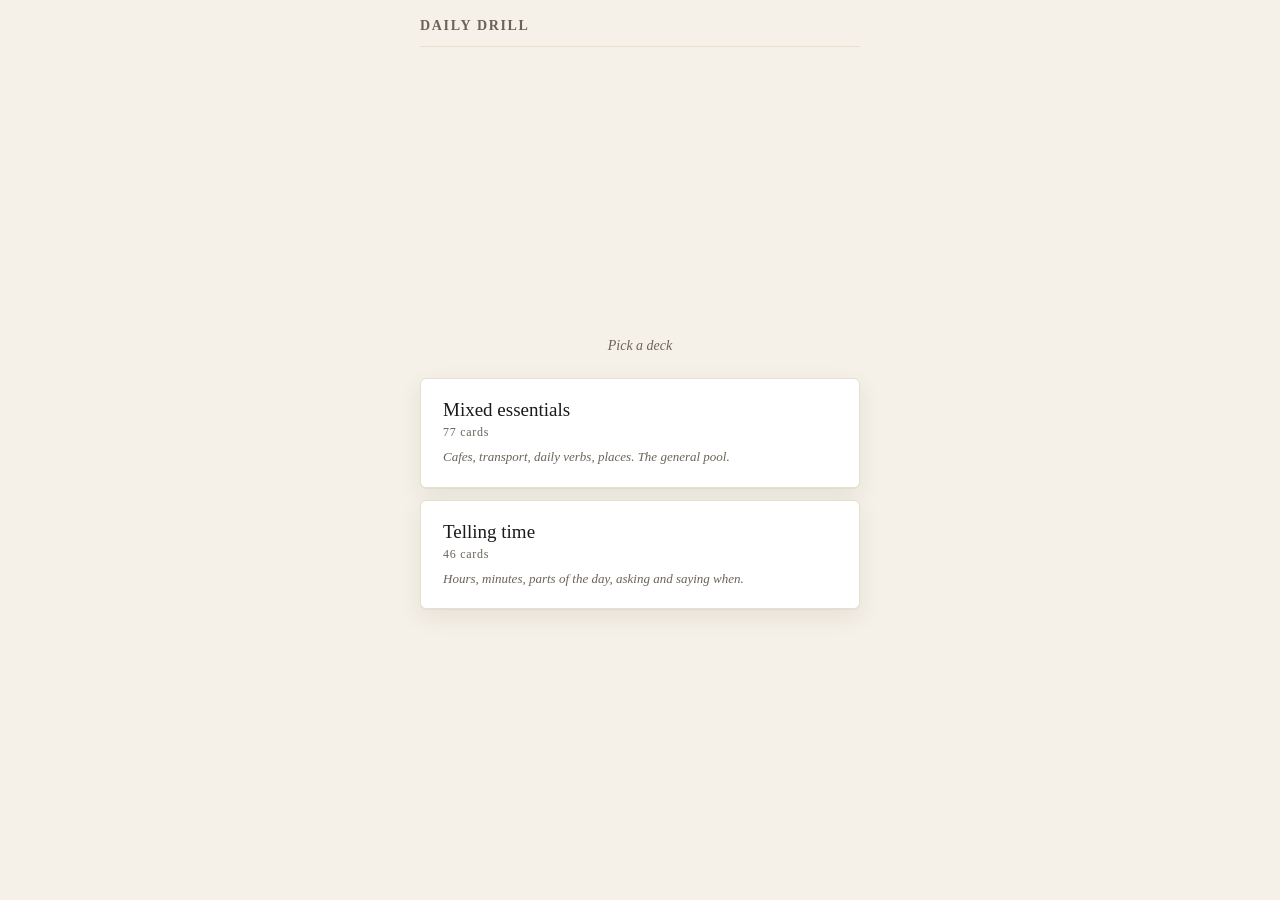
==== docs/drill/index.html @ 41736616 "flashcards+drill: add 대박 (daebak) casual exclamation Adds 대박 "awesome! / jackpot!" to the Essentials" ====
<!DOCTYPE html>
<html lang="en">
<head>
  <link rel="icon" type="image/svg+xml" href="../favicon.svg" />
  <link rel="apple-touch-icon" href="../apple-touch-icon.png" />
<meta charset="UTF-8">
<meta name="viewport" content="width=device-width, initial-scale=1.0, maximum-scale=1.0, user-scalable=no, viewport-fit=cover">
<meta http-equiv="Cache-Control" content="no-cache, no-store, must-revalidate">
<meta http-equiv="Pragma" content="no-cache">
<meta http-equiv="Expires" content="0">
<title>Daily Drill</title>
<style>
  :root {
    --bg: #f5f1e8;
    --ink: #1a1a1a;
    --muted: #6b6358;
    --accent: #c4452d;
    --correct: #2d6b3f;
    --soft: #e8dfcc;
    --card: #ffffff;
    --shadow: 0 1px 0 rgba(0,0,0,0.04), 0 8px 24px rgba(60,40,20,0.08);
  }
  * { box-sizing: border-box; margin: 0; padding: 0; -webkit-tap-highlight-color: transparent; }
  html, body { height: 100%; overscroll-behavior: none; }
  body {
    font-family: 'Iowan Old Style', 'Palatino', 'Georgia', serif;
    background: var(--bg);
    color: var(--ink);
    display: flex;
    flex-direction: column;
    min-height: 100vh;
    padding: env(safe-area-inset-top) 0 env(safe-area-inset-bottom);
  }
  .wrap {
    flex: 1;
    display: flex;
    flex-direction: column;
    max-width: 480px;
    width: 100%;
    margin: 0 auto;
    padding: 16px 20px 24px;
  }
  header {
    display: flex;
    justify-content: space-between;
    align-items: baseline;
    padding-bottom: 12px;
    border-bottom: 1px solid var(--soft);
    margin-bottom: 24px;
    min-height: 28px;
  }
  .title {
    font-size: 14px;
    font-weight: 600;
    letter-spacing: 0.12em;
    text-transform: uppercase;
    color: var(--muted);
  }
  .progress {
    font-variant-numeric: tabular-nums;
    font-size: 13px;
    color: var(--muted);
  }
  .back-btn {
    background: none;
    border: none;
    color: var(--muted);
    font-family: inherit;
    font-size: 13px;
    cursor: pointer;
    padding: 0;
  }
  .back-btn:hover { color: var(--ink); }

  /* Picker */
  .picker-intro {
    font-size: 14px;
    color: var(--muted);
    text-align: center;
    margin-bottom: 24px;
    font-style: italic;
  }
  .deck-list {
    display: flex;
    flex-direction: column;
    gap: 12px;
  }
  .deck-card {
    background: var(--card);
    border: 1px solid var(--soft);
    border-radius: 6px;
    padding: 20px 22px;
    text-align: left;
    cursor: pointer;
    font-family: inherit;
    transition: all 0.15s ease;
    box-shadow: var(--shadow);
    width: 100%;
  }
  .deck-card:hover { border-color: var(--accent); transform: translateY(-1px); }
  .deck-card:active { transform: scale(0.99); }
  .deck-name {
    font-size: 19px;
    font-weight: 500;
    color: var(--ink);
    margin-bottom: 4px;
  }
  .deck-meta {
    font-size: 12px;
    color: var(--muted);
    letter-spacing: 0.06em;
  }
  .deck-blurb {
    font-size: 13px;
    color: var(--muted);
    margin-top: 8px;
    line-height: 1.4;
    font-style: italic;
  }

  /* Session */
  .stage { flex: 1; display: flex; flex-direction: column; justify-content: center; }
  .card-num {
    font-size: 12px;
    letter-spacing: 0.18em;
    text-transform: uppercase;
    color: var(--muted);
    text-align: center;
    margin-bottom: 28px;
  }
  .prompt {
    background: var(--card);
    border: 1px solid var(--soft);
    border-radius: 4px;
    padding: 40px 24px;
    text-align: center;
    box-shadow: var(--shadow);
    margin-bottom: 28px;
  }
  .hangul {
    font-family: 'Apple SD Gothic Neo', 'Noto Sans KR', sans-serif;
    font-size: 44px;
    font-weight: 500;
    line-height: 1.2;
    color: var(--ink);
  }
  .options { display: flex; flex-direction: column; gap: 10px; }
  .opt {
    background: var(--card);
    border: 1px solid var(--soft);
    border-radius: 4px;
    padding: 16px 18px;
    font-family: inherit;
    font-size: 17px;
    color: var(--ink);
    text-align: left;
    cursor: pointer;
    transition: all 0.15s ease;
    width: 100%;
    line-height: 1.3;
  }
  .opt:active { transform: scale(0.99); }
  .opt.correct { background: var(--correct); color: #fff; border-color: var(--correct); }
  .opt.wrong { background: var(--accent); color: #fff; border-color: var(--accent); }
  .opt.dim { opacity: 0.4; }
  .opt:disabled { cursor: default; }
  .next-bar { margin-top: 24px; text-align: center; min-height: 48px; }
  .next-btn {
    background: var(--ink);
    color: var(--bg);
    border: none;
    border-radius: 4px;
    padding: 14px 28px;
    font-family: inherit;
    font-size: 14px;
    letter-spacing: 0.14em;
    text-transform: uppercase;
    cursor: pointer;
    opacity: 0;
    transition: opacity 0.2s ease;
  }
  .next-btn.show { opacity: 1; }

  /* Done */
  .done { text-align: center; padding: 40px 20px; }
  .done-num {
    font-size: 72px;
    font-weight: 300;
    color: var(--correct);
    font-variant-numeric: tabular-nums;
    margin-bottom: 8px;
  }
  .done-label {
    font-size: 13px;
    letter-spacing: 0.16em;
    text-transform: uppercase;
    color: var(--muted);
    margin-bottom: 32px;
  }
  .review-section { text-align: left; margin-bottom: 28px; }
  .review-title {
    font-size: 12px;
    letter-spacing: 0.16em;
    text-transform: uppercase;
    color: var(--muted);
    margin-bottom: 12px;
    text-align: center;
  }
  .review-item {
    background: var(--card);
    border: 1px solid var(--soft);
    border-radius: 4px;
    padding: 12px 16px;
    margin-bottom: 8px;
    display: flex;
    justify-content: space-between;
    align-items: center;
    font-size: 16px;
    gap: 12px;
  }
  .review-item .ko {
    font-family: 'Apple SD Gothic Neo', 'Noto Sans KR', sans-serif;
    font-weight: 500;
  }
  .review-item .en {
    color: var(--muted);
    font-style: italic;
    text-align: right;
  }
  .done-actions {
    display: flex;
    gap: 10px;
    justify-content: center;
    flex-wrap: wrap;
  }
  .btn-primary {
    background: var(--ink);
    color: var(--bg);
    border: none;
    border-radius: 4px;
    padding: 14px 28px;
    font-family: inherit;
    font-size: 13px;
    letter-spacing: 0.14em;
    text-transform: uppercase;
    cursor: pointer;
  }
  .btn-secondary {
    background: none;
    color: var(--ink);
    border: 1px solid var(--soft);
    border-radius: 4px;
    padding: 14px 24px;
    font-family: inherit;
    font-size: 13px;
    letter-spacing: 0.14em;
    text-transform: uppercase;
    cursor: pointer;
  }
</style>
</head>
<body>
<div class="wrap">
  <header>
    <div id="leftHeader"></div>
    <div class="progress" id="progress"></div>
  </header>
  <div class="stage" id="stage"></div>
</div>

<script src="../shared/logger.js"></script>
<script>
// ============================================================
// DECKS
// To add a new deck: append an object below. Each deck has
//   id (unique), name, blurb, cards: [{ko, en}]
// ============================================================
const DECKS = [
  {
    id: 'mixed',
    name: 'Mixed essentials',
    blurb: 'Cafes, transport, daily verbs, places. The general pool.',
    cards: [
      { ko: '안녕하세요', en: 'hello (polite)' },
      { ko: '감사합니다', en: 'thank you' },
      { ko: '죄송합니다', en: "I'm sorry" },
      { ko: '괜찮아요', en: "it's okay / I'm fine" },
      { ko: '잠깐만요', en: 'just a moment' },
      { ko: '여기요', en: 'excuse me / over here' },
      { ko: '천천히', en: 'slowly' },
      { ko: '빨리', en: 'quickly' },
      { ko: '아메리카노', en: 'americano' },
      { ko: '따뜻한', en: 'hot (warm)' },
      { ko: '차가운', en: 'cold' },
      { ko: '얼음', en: 'ice' },
      { ko: '물', en: 'water' },
      { ko: '커피', en: 'coffee' },
      { ko: '맛있어요', en: "it's delicious" },
      { ko: '매워요', en: "it's spicy" },
      { ko: '주세요', en: 'please give me' },
      { ko: '먹어요', en: 'eats / I eat' },
      { ko: '마셔요', en: 'drinks / I drink' },
      { ko: '계산서', en: 'the bill' },
      { ko: '포장', en: 'takeaway' },
      { ko: '집', en: 'house / home' },
      { ko: '학교', en: 'school' },
      { ko: '회사', en: 'company / office' },
      { ko: '식당', en: 'restaurant' },
      { ko: '카페', en: 'cafe' },
      { ko: '편의점', en: 'convenience store' },
      { ko: '지하철', en: 'subway' },
      { ko: '버스', en: 'bus' },
      { ko: '택시', en: 'taxi' },
      { ko: '공항', en: 'airport' },
      { ko: '병원', en: 'hospital' },
      { ko: '은행', en: 'bank' },
      { ko: '시장', en: 'market' },
      { ko: '가요', en: 'goes / I go' },
      { ko: '와요', en: 'comes / I come' },
      { ko: '봐요', en: 'sees / I see' },
      { ko: '읽어요', en: 'reads / I read' },
      { ko: '써요', en: 'writes / I write' },
      { ko: '들어요', en: 'listens / I listen' },
      { ko: '말해요', en: 'speaks / I speak' },
      { ko: '자요', en: 'sleeps / I sleep' },
      { ko: '일어나요', en: 'gets up / wakes up' },
      { ko: '쉬어요', en: 'rests / I rest' },
      { ko: '공부해요', en: 'studies / I study' },
      { ko: '일해요', en: 'works / I work' },
      { ko: '운동해요', en: 'exercises / I exercise' },
      { ko: '만나요', en: 'meets / I meet' },
      { ko: '오늘', en: 'today' },
      { ko: '어제', en: 'yesterday' },
      { ko: '내일', en: 'tomorrow' },
      { ko: '아침', en: 'morning' },
      { ko: '점심', en: 'lunch / noon' },
      { ko: '저녁', en: 'evening / dinner' },
      { ko: '밤', en: 'night' },
      { ko: '지금', en: 'now' },
      { ko: '갑자기', en: 'suddenly' },
      { ko: '저', en: 'I (humble)' },
      { ko: '친구', en: 'friend' },
      { ko: '가족', en: 'family' },
      { ko: '선생님', en: 'teacher' },
      { ko: '학생', en: 'student' },
      { ko: '좋아요', en: "it's good / I like it" },
      { ko: '싫어요', en: "I don't like it" },
      { ko: '많아요', en: "there's a lot" },
      { ko: '적어요', en: "there's a little" },
      { ko: '커요', en: "it's big" },
      { ko: '작아요', en: "it's small" },
      { ko: '비싸요', en: "it's expensive" },
      { ko: '싸요', en: "it's cheap" },
      { ko: '하나', en: 'one (native)' },
      { ko: '둘', en: 'two (native)' },
      { ko: '셋', en: 'three (native)' },
      { ko: '얼마예요', en: 'how much is it?' },
      { ko: '모두', en: 'everyone / everything' },
      { ko: '산후조리', en: 'postpartum care (sanhujori)' },
      { ko: '대박', en: 'awesome! / jackpot! (casual slang)' },
    ]
  },

  {
    id: 'time',
    name: 'Telling time',
    blurb: 'Hours, minutes, parts of the day, asking and saying when.',
    cards: [
      // Hours — native Korean numbers + 시
      { ko: '한 시', en: "one o'clock" },
      { ko: '두 시', en: "two o'clock" },
      { ko: '세 시', en: "three o'clock" },
      { ko: '네 시', en: "four o'clock" },
      { ko: '다섯 시', en: "five o'clock" },
      { ko: '여섯 시', en: "six o'clock" },
      { ko: '일곱 시', en: "seven o'clock" },
      { ko: '여덟 시', en: "eight o'clock" },
      { ko: '아홉 시', en: "nine o'clock" },
      { ko: '열 시', en: "ten o'clock" },
      { ko: '열한 시', en: "eleven o'clock" },
      { ko: '열두 시', en: "twelve o'clock" },

      // Minutes — Sino-Korean numbers + 분
      { ko: '오 분', en: 'five minutes' },
      { ko: '십 분', en: 'ten minutes' },
      { ko: '십오 분', en: 'fifteen minutes' },
      { ko: '이십 분', en: 'twenty minutes' },
      { ko: '삼십 분', en: 'thirty minutes' },
      { ko: '사십 분', en: 'forty minutes' },
      { ko: '오십 분', en: 'fifty minutes' },
      { ko: '반', en: 'half (past the hour)' },

      // Combined times
      { ko: '세 시 반', en: 'half past three (3:30)' },
      { ko: '여섯 시 십오 분', en: 'six fifteen (6:15)' },
      { ko: '일곱 시 삼십 분', en: 'seven thirty (7:30)' },
      { ko: '아홉 시 사십오 분', en: 'nine forty-five (9:45)' },

      // AM / PM and parts of day
      { ko: '오전', en: 'AM / morning' },
      { ko: '오후', en: 'PM / afternoon' },
      { ko: '아침', en: 'morning (early)' },
      { ko: '점심', en: 'noon / lunchtime' },
      { ko: '저녁', en: 'evening' },
      { ko: '밤', en: 'night' },
      { ko: '새벽', en: 'dawn / early hours' },
      { ko: '정오', en: 'midday / noon' },
      { ko: '자정', en: 'midnight' },

      // Asking and saying
      { ko: '몇 시예요?', en: 'what time is it?' },
      { ko: '지금 몇 시예요?', en: 'what time is it now?' },
      { ko: '몇 시에 만나요?', en: 'what time shall we meet?' },
      { ko: '세 시에 만나요', en: "let's meet at three" },
      { ko: '오전 아홉 시', en: '9 AM' },
      { ko: '오후 세 시', en: '3 PM' },
      { ko: '나중에', en: 'later' },
      { ko: '일찍', en: 'early' },
      { ko: '늦게', en: 'late' },

      // Useful related
      { ko: '시간', en: 'time / hour (duration)' },
      { ko: '분', en: 'minute' },
      { ko: '초', en: 'second' },
      { ko: '언제', en: 'when' },
    ]
  }
];

const SESSION_SIZE = 10;

let activeDeck = null;
let session = [];
let currentIdx = 0;
let sessionCorrect = 0;
let missedThisSession = [];

const stage = document.getElementById('stage');
const progress = document.getElementById('progress');
const leftHeader = document.getElementById('leftHeader');

function shuffle(a) {
  const arr = [...a];
  for (let i = arr.length - 1; i > 0; i--) {
    const j = Math.floor(Math.random() * (i + 1));
    [arr[i], arr[j]] = [arr[j], arr[i]];
  }
  return arr;
}

// ============================================================
// PICKER
// ============================================================
function renderPicker() {
  leftHeader.innerHTML = `<span class="title">Daily Drill</span>`;
  progress.textContent = '';

  stage.innerHTML = `
    <div class="picker-intro">Pick a deck</div>
    <div class="deck-list" id="deckList"></div>
  `;
  const list = document.getElementById('deckList');
  DECKS.forEach(deck => {
    const btn = document.createElement('button');
    btn.className = 'deck-card';
    btn.innerHTML = `
      <div class="deck-name">${deck.name}</div>
      <div class="deck-meta">${deck.cards.length} cards</div>
      <div class="deck-blurb">${deck.blurb}</div>
    `;
    btn.onclick = () => startSession(deck);
    list.appendChild(btn);
  });
}

// ============================================================
// SESSION
// ============================================================
function buildSession() {
  const cards = activeDeck.cards;
  const sessionSize = Math.min(SESSION_SIZE, cards.length);
  const shuffled = shuffle(cards);
  session = shuffled.slice(0, sessionSize).map(card => {
    const others = cards.filter(c => c.ko !== card.ko && c.en !== card.en);
    const distractors = shuffle(others).slice(0, 3).map(c => c.en);
    const options = shuffle([card.en, ...distractors]);
    return { ...card, options };
  });
  currentIdx = 0;
  sessionCorrect = 0;
  missedThisSession = [];
}

function startSession(deck) {
  activeDeck = deck;
  buildSession();
  renderCard();
}

function renderCard() {
  const card = session[currentIdx];
  leftHeader.innerHTML = `<button class="back-btn" id="backBtn">← Decks</button>`;
  document.getElementById('backBtn').onclick = renderPicker;
  progress.textContent = `${currentIdx + 1} / ${session.length}`;

  stage.innerHTML = `
    <div class="card-num">${activeDeck.name} · Card ${currentIdx + 1}</div>
    <div class="prompt"><div class="hangul">${card.ko}</div></div>
    <div class="options" id="opts"></div>
    <div class="next-bar"><button class="next-btn" id="next">Next →</button></div>
  `;

  const optsEl = document.getElementById('opts');
  card.options.forEach(opt => {
    const btn = document.createElement('button');
    btn.className = 'opt';
    btn.textContent = opt;
    btn.onclick = () => handleAnswer(btn, opt, card);
    optsEl.appendChild(btn);
  });
}

function handleAnswer(btn, chosen, card) {
  const allBtns = document.querySelectorAll('.opt');
  allBtns.forEach(b => b.disabled = true);

  const isCorrect = chosen === card.en;
  if (isCorrect) {
    btn.classList.add('correct');
    sessionCorrect++;
  } else {
    btn.classList.add('wrong');
    missedThisSession.push(card);
    allBtns.forEach(b => {
      if (b.textContent === card.en) b.classList.add('correct');
      else if (b !== btn) b.classList.add('dim');
    });
  }

  document.getElementById('next').classList.add('show');
  document.getElementById('next').onclick = nextCard;
}

function nextCard() {
  currentIdx++;
  if (currentIdx >= session.length) renderDone();
  else renderCard();
}

function renderDone() {
  try { KoreanSuiteLogger.log('drill', { deckId: activeDeck && activeDeck.id, events: [{ type: 'session_complete', correct: sessionCorrect, total: session.length, missed: missedThisSession.length }] }); } catch(e){}
  progress.textContent = `${session.length} / ${session.length}`;
  const reviewHtml = missedThisSession.length
    ? `<div class="review-section">
         <div class="review-title">Review these</div>
         ${missedThisSession.map(c =>
           `<div class="review-item"><span class="ko">${c.ko}</span><span class="en">${c.en}</span></div>`
         ).join('')}
       </div>`
    : '';

  stage.innerHTML = `
    <div class="done">
      <div class="done-num">${sessionCorrect}/${session.length}</div>
      <div class="done-label">${activeDeck.name} · complete</div>
      ${reviewHtml}
      <div class="done-actions">
        <button class="btn-primary" id="again">Another round</button>
        <button class="btn-secondary" id="back">Pick deck</button>
      </div>
    </div>
  `;
  document.getElementById('again').onclick = () => startSession(activeDeck);
  document.getElementById('back').onclick = renderPicker;
}

// boot
renderPicker();
</script>
</body>
</html>
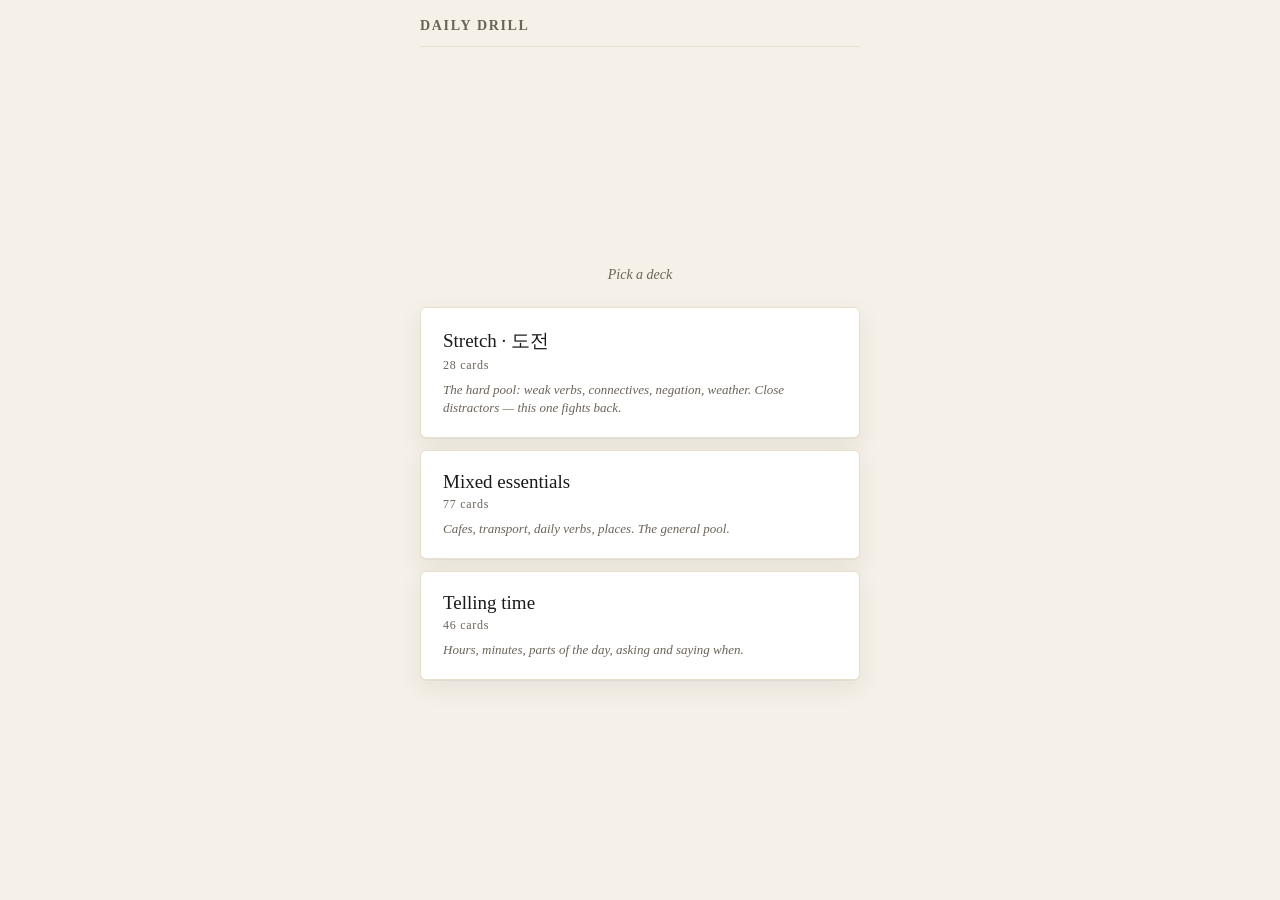
==== commit 62b53a3a: "flashcards+drill: implement Saga deck updates A-F (2026-06-25) A/E Food trim: graduate 7 overlearned" ====
--- a/docs/drill/index.html
+++ b/docs/drill/index.html
@@ -276,6 +276,50 @@
 //   id (unique), name, blurb, cards: [{ko, en}]
 // ============================================================
 const DECKS = [
+  {
+    // F (Saga 2026-06-25): mixed pool sits at ~98% (merely confirming). This Stretch deck folds
+    // the under-practised material — weak 하다/이동 verbs + new connectives, negation and weather —
+    // into one MCQ pool with close-meaning distractors. Listed first so it's the default reach.
+    id: 'stretch',
+    name: 'Stretch · 도전',
+    blurb: 'The hard pool: weak verbs, connectives, negation, weather. Close distractors — this one fights back.',
+    cards: [
+      // Weak 하다 verbs
+      { ko: '세수하다', en: "to wash one's face" },
+      { ko: '시작하다', en: 'to start' },
+      { ko: '말하다', en: 'to talk / speak' },
+      { ko: '운동하다', en: 'to exercise' },
+      { ko: '수영하다', en: 'to swim' },
+      { ko: '노래하다', en: 'to sing' },
+      { ko: '주문하다', en: 'to order' },
+      { ko: '예약하다', en: 'to reserve / book' },
+      // Weak 이동 (motion) verbs
+      { ko: '일어나다', en: 'to wake up / get up' },
+      { ko: '넘어지다', en: 'to fall down' },
+      { ko: '던지다', en: 'to throw' },
+      { ko: '잡다', en: 'to catch / grab' },
+      { ko: '차다', en: 'to kick' },
+      { ko: '걷다', en: 'to walk' },
+      // Connectives
+      { ko: '그래서', en: 'so / therefore' },
+      { ko: '하지만', en: 'but / however' },
+      { ko: '그런데', en: 'but / by the way' },
+      { ko: '그리고', en: 'and / and then' },
+      { ko: '-고', en: 'and (verb connector)' },
+      // Negation
+      { ko: '안 해요', en: "I don't do / I'm not doing" },
+      { ko: '마시지 않아요', en: "I don't drink (long negation)" },
+      { ko: '안 가요', en: "I don't go" },
+      // Weather
+      { ko: '날씨', en: 'weather' },
+      { ko: '비가 와요', en: "it's raining" },
+      { ko: '눈이 와요', en: "it's snowing" },
+      { ko: '더워요', en: "it's hot" },
+      { ko: '추워요', en: "it's cold" },
+      { ko: '흐려요', en: "it's cloudy" },
+    ]
+  },
+
   {
     id: 'mixed',
     name: 'Mixed essentials',
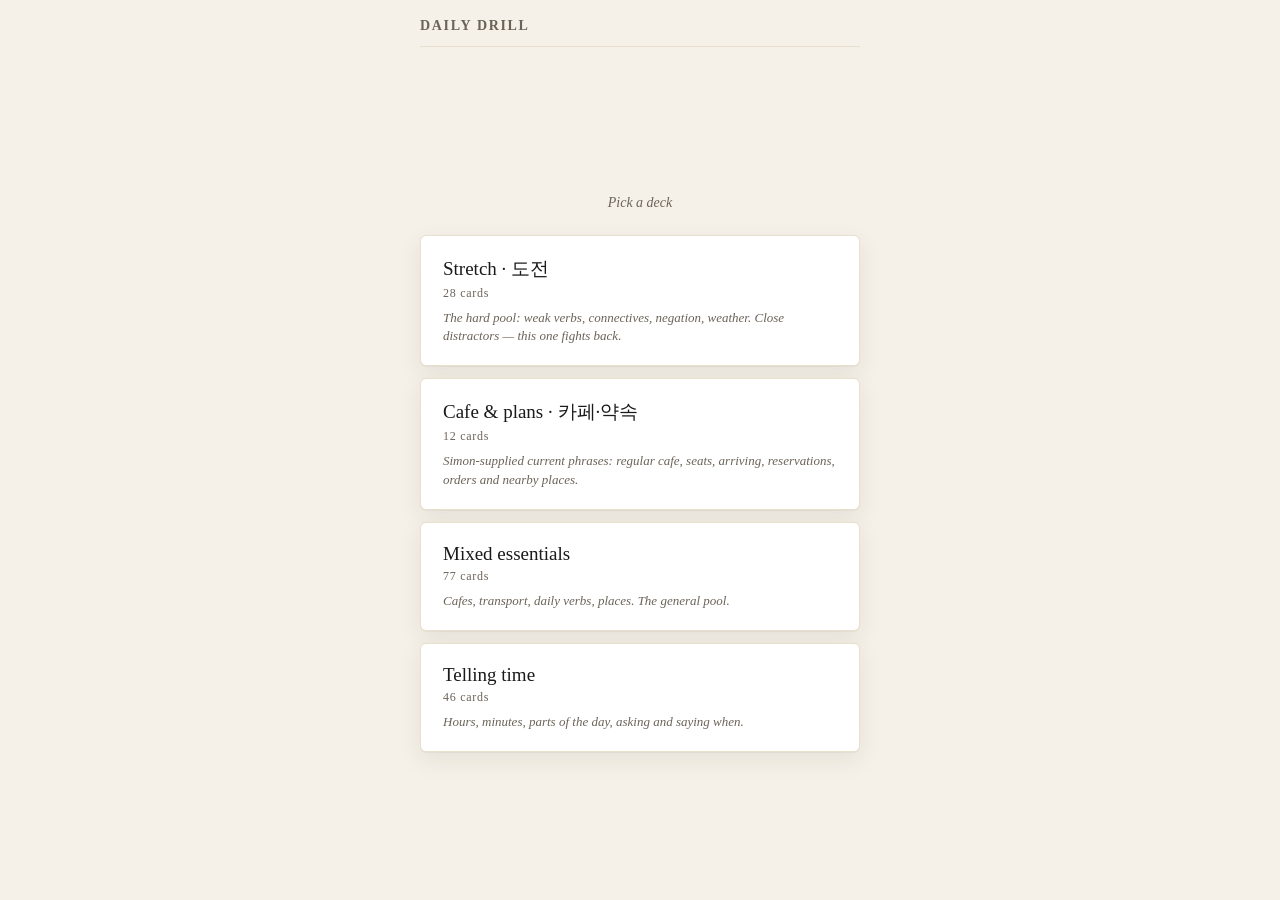
==== commit b176e248: "Add "Cafe & plans" phrase set across four apps New Simon-supplied phrases (regular cafe, seats, arri" ====
--- a/docs/drill/index.html
+++ b/docs/drill/index.html
@@ -317,6 +317,26 @@
       { ko: '더워요', en: "it's hot" },
       { ko: '추워요', en: "it's cold" },
       { ko: '흐려요', en: "it's cloudy" },
+    ]
+  },
+
+  {
+    id: 'cafe-plans',
+    name: 'Cafe & plans · 카페·약속',
+    blurb: 'Simon-supplied current phrases: regular cafe, seats, arriving, reservations, orders and nearby places.',
+    cards: [
+      { ko: '저는 단골 카페가 있어요', en: 'I have a regular cafe' },
+      { ko: '거의 매일 커피 마시러 가요', en: 'I go almost every day to drink coffee' },
+      { ko: '단골 카페', en: 'regular cafe' },
+      { ko: '자리요', en: 'a seat, please / about the seat' },
+      { ko: '막', en: 'just / just now' },
+      { ko: '도착했어요', en: 'I arrived / has arrived' },
+      { ko: '가도 돼요', en: 'it is okay to go / may go' },
+      { ko: '예약', en: 'reservation / booking' },
+      { ko: '늦었어요', en: 'I was late / it is late' },
+      { ko: '이따', en: 'later / a little later' },
+      { ko: '주문', en: 'order' },
+      { ko: '근처에', en: 'nearby / near' },
     ]
   },
 
@@ -622,4 +642,4 @@
 renderPicker();
 </script>
 </body>
-</html>+</html>
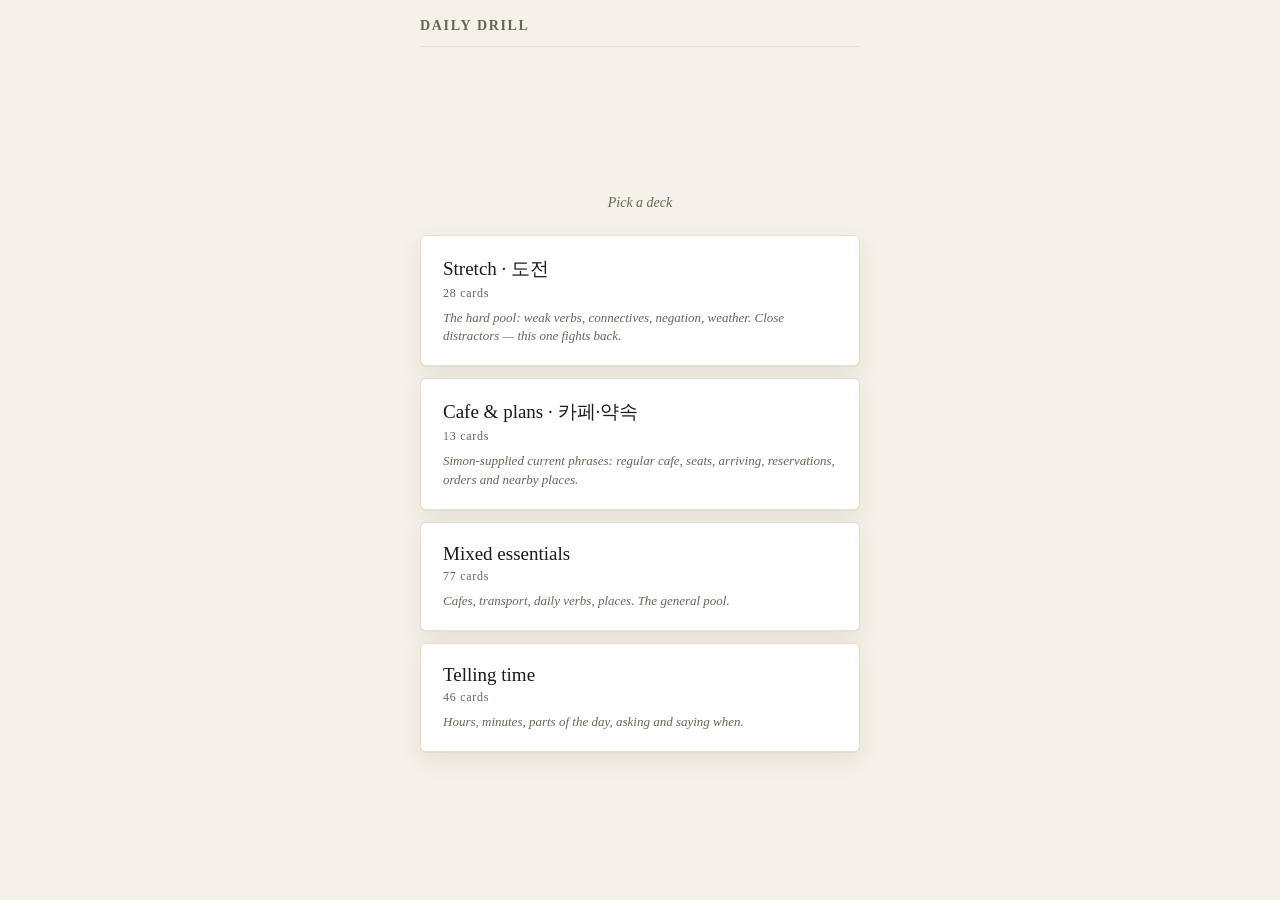
==== commit b973802b: "Add apartment sentence across Korean Suite" ====
--- a/docs/drill/index.html
+++ b/docs/drill/index.html
@@ -337,6 +337,7 @@
       { ko: '이따', en: 'later / a little later' },
       { ko: '주문', en: 'order' },
       { ko: '근처에', en: 'nearby / near' },
+      { ko: '저는 저 아파트에 살아요', en: 'I live in that apartment' },
     ]
   },
 
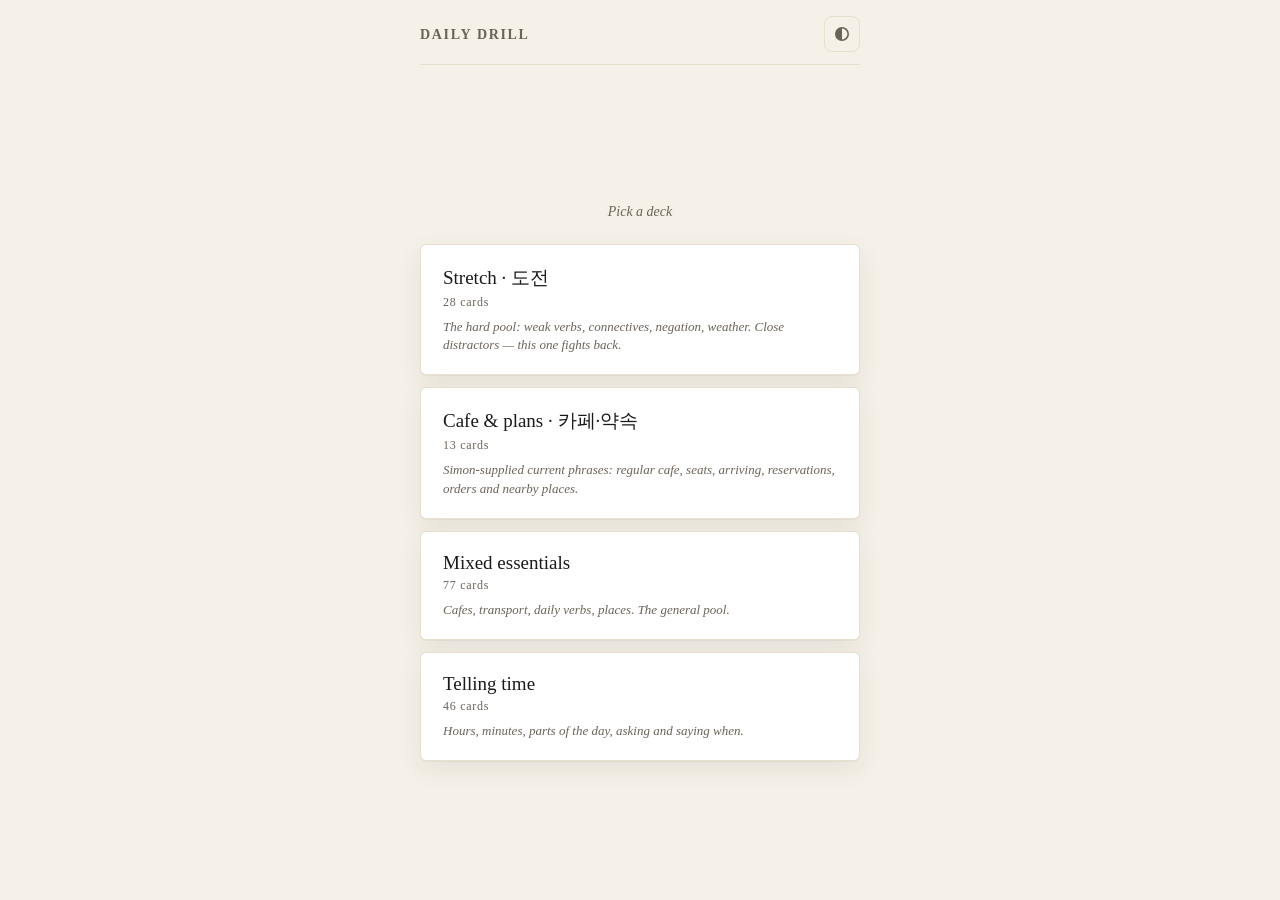
==== commit 503af974: "Korean Suite: dark mode across drill, grammar, listening, flashcards, hub Tokenises the remaining ha" ====
--- a/docs/drill/index.html
+++ b/docs/drill/index.html
@@ -9,6 +9,8 @@
 <meta http-equiv="Pragma" content="no-cache">
 <meta http-equiv="Expires" content="0">
 <title>Daily Drill</title>
+<link rel="stylesheet" href="../shared/styles.css">
+<script src="../shared/theme.js"></script>
 <style>
   :root {
     --bg: #f5f1e8;
@@ -19,7 +21,49 @@
     --soft: #e8dfcc;
     --card: #ffffff;
     --shadow: 0 1px 0 rgba(0,0,0,0.04), 0 8px 24px rgba(60,40,20,0.08);
-  }
+    --on-accent: #fff;
+  }
+
+  @media (prefers-color-scheme: dark) {
+    :root {
+      --bg: #1b1714;
+      --ink: #ede6d9;
+      --muted: #a89e8c;
+      --accent: #e2694a;
+      --correct: #4f9c66;
+      --soft: #3a3229;
+      --card: #262019;
+      --shadow: 0 1px 0 rgba(0,0,0,0.5), 0 8px 24px rgba(0,0,0,0.55);
+      --on-accent: #1b1714;
+    }
+  }
+  :root[data-theme="dark"] {
+    --bg: #1b1714;
+    --ink: #ede6d9;
+    --muted: #a89e8c;
+    --accent: #e2694a;
+    --correct: #4f9c66;
+    --soft: #3a3229;
+    --card: #262019;
+    --shadow: 0 1px 0 rgba(0,0,0,0.5), 0 8px 24px rgba(0,0,0,0.55);
+    --on-accent: #1b1714;
+  }
+  :root[data-theme="light"] {
+    --bg: #f5f1e8;
+    --ink: #1a1a1a;
+    --muted: #6b6358;
+    --accent: #c4452d;
+    --correct: #2d6b3f;
+    --soft: #e8dfcc;
+    --card: #ffffff;
+    --shadow: 0 1px 0 rgba(0,0,0,0.04), 0 8px 24px rgba(60,40,20,0.08);
+    --on-accent: #fff;
+  }
+  :focus-visible { outline: 2px solid var(--accent); outline-offset: 2px; }
+  @media (prefers-color-scheme: dark) {
+    body .opt.dim { opacity: 0.5; }
+  }
+  :root[data-theme="dark"] .opt.dim { opacity: 0.5; }
   * { box-sizing: border-box; margin: 0; padding: 0; -webkit-tap-highlight-color: transparent; }
   html, body { height: 100%; overscroll-behavior: none; }
   body {
@@ -43,12 +87,29 @@
   header {
     display: flex;
     justify-content: space-between;
-    align-items: baseline;
+    align-items: center;
     padding-bottom: 12px;
     border-bottom: 1px solid var(--soft);
     margin-bottom: 24px;
     min-height: 28px;
   }
+  .header-right { display: flex; align-items: center; gap: 10px; }
+  .theme-toggle {
+    appearance: none;
+    background: transparent;
+    border: 1px solid var(--soft);
+    border-radius: 8px;
+    color: var(--muted);
+    width: 36px;
+    height: 36px;
+    box-sizing: border-box;
+    display: inline-flex;
+    align-items: center;
+    justify-content: center;
+    cursor: pointer;
+    transition: color 0.15s ease, border-color 0.15s ease;
+  }
+  .theme-toggle:hover { color: var(--ink); border-color: var(--accent); }
   .title {
     font-size: 14px;
     font-weight: 600;
@@ -160,8 +221,8 @@
     line-height: 1.3;
   }
   .opt:active { transform: scale(0.99); }
-  .opt.correct { background: var(--correct); color: #fff; border-color: var(--correct); }
-  .opt.wrong { background: var(--accent); color: #fff; border-color: var(--accent); }
+  .opt.correct { background: var(--correct); color: var(--on-accent); border-color: var(--correct); }
+  .opt.wrong { background: var(--accent); color: var(--on-accent); border-color: var(--accent); }
   .opt.dim { opacity: 0.4; }
   .opt:disabled { cursor: default; }
   .next-bar { margin-top: 24px; text-align: center; min-height: 48px; }
@@ -263,7 +324,12 @@
 <div class="wrap">
   <header>
     <div id="leftHeader"></div>
-    <div class="progress" id="progress"></div>
+    <div class="header-right">
+      <div class="progress" id="progress"></div>
+      <button class="theme-toggle" data-ks-theme-toggle type="button" aria-label="Theme: Auto (follows system) - tap to change">
+        <svg viewBox="0 0 16 16" width="16" height="16" fill="currentColor" aria-hidden="true"></svg>
+      </button>
+    </div>
   </header>
   <div class="stage" id="stage"></div>
 </div>
--- a/docs/shared/styles.css
+++ b/docs/shared/styles.css
@@ -0,0 +1,37 @@
+/* shared/styles.css — base resets and shared utilities for the Korean Suite */
+*, *::before, *::after { box-sizing: border-box; }
+html, body { margin: 0; padding: 0; }
+:root { --ks-bottom-clearance: env(safe-area-inset-bottom); }
+
+/*
+ * ChatGPT's iOS in-app browser places its share / "Open in Safari" rail over
+ * the page. The rail is host chrome, so CSS cannot move it; reserve a scroll
+ * tail instead. Installed Home Screen apps retain safe-area-only spacing.
+ */
+@supports (-webkit-touch-callout: none) {
+  :root { --ks-bottom-clearance: max(env(safe-area-inset-bottom), 8rem); }
+  @media (display-mode: standalone) {
+    :root { --ks-bottom-clearance: env(safe-area-inset-bottom); }
+  }
+}
+
+body {
+  font-family: -apple-system, BlinkMacSystemFont, "Segoe UI", Roboto, sans-serif;
+  background: #f5f1e8;
+  color: #1a2520;
+  -webkit-text-size-adjust: 100%;
+  padding-bottom: var(--ks-bottom-clearance) !important;
+}
+button { font: inherit; cursor: pointer; }
+.ks-suite-nav {
+  font-size: 13px;
+  padding: 8px 12px;
+  background: #f0f0f0;
+  border-bottom: 1px solid #ddd;
+}
+.ks-suite-nav a {
+  color: #444;
+  text-decoration: none;
+  margin-right: 12px;
+}
+.ks-suite-nav a:hover { text-decoration: underline; }
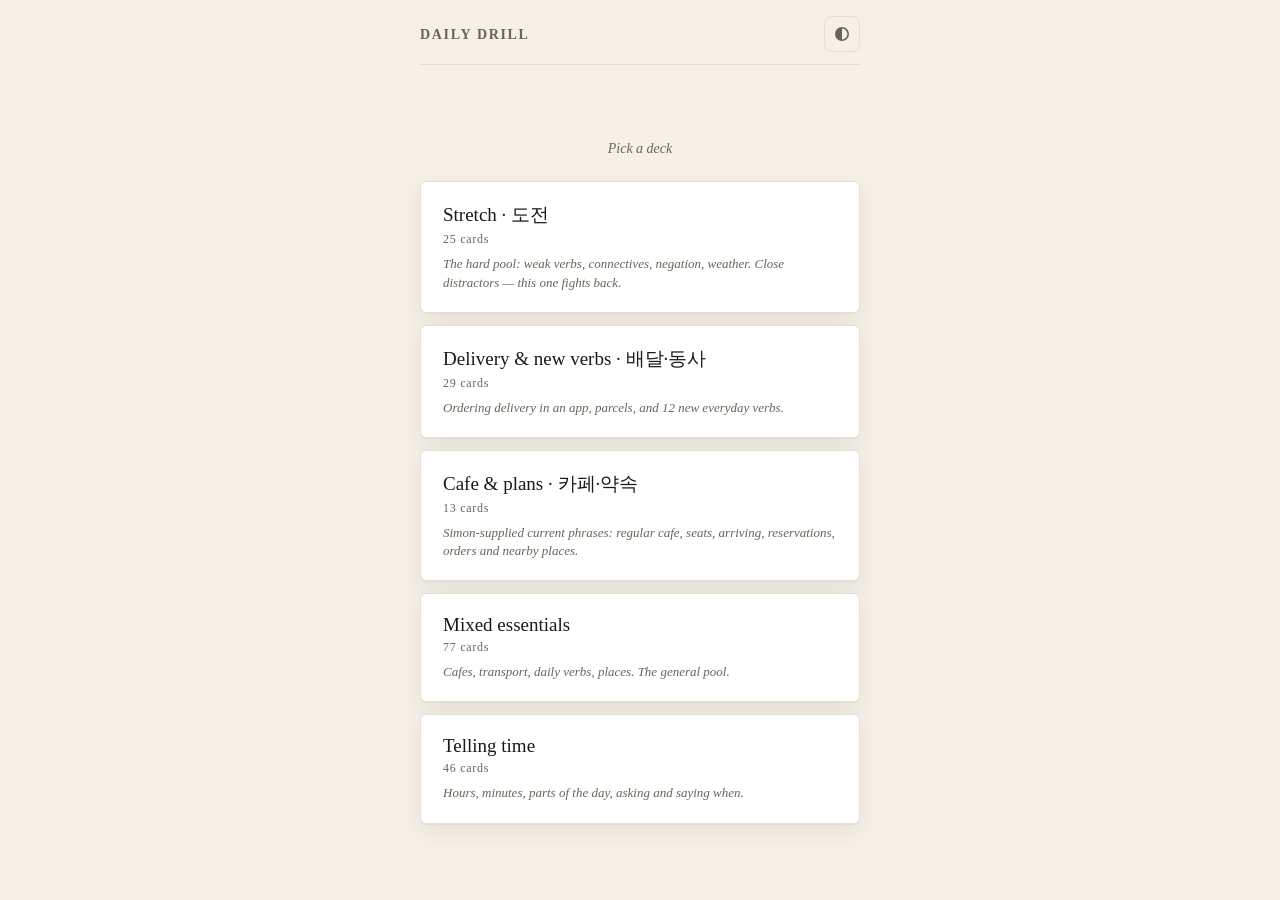
==== commit fdc1923e: "flashcards+drill: delivery deck, 12 new verbs, retire 22 mastered" ====
--- a/docs/drill/index.html
+++ b/docs/drill/index.html
@@ -353,10 +353,8 @@
       // Weak 하다 verbs
       { ko: '세수하다', en: "to wash one's face" },
       { ko: '시작하다', en: 'to start' },
-      { ko: '말하다', en: 'to talk / speak' },
       { ko: '운동하다', en: 'to exercise' },
       { ko: '수영하다', en: 'to swim' },
-      { ko: '노래하다', en: 'to sing' },
       { ko: '주문하다', en: 'to order' },
       { ko: '예약하다', en: 'to reserve / book' },
       // Weak 이동 (motion) verbs
@@ -364,7 +362,6 @@
       { ko: '넘어지다', en: 'to fall down' },
       { ko: '던지다', en: 'to throw' },
       { ko: '잡다', en: 'to catch / grab' },
-      { ko: '차다', en: 'to kick' },
       { ko: '걷다', en: 'to walk' },
       // Connectives
       { ko: '그래서', en: 'so / therefore' },
@@ -383,6 +380,44 @@
       { ko: '더워요', en: "it's hot" },
       { ko: '추워요', en: "it's cold" },
       { ko: '흐려요', en: "it's cloudy" },
+    ]
+  },
+
+  {
+    // Added 2026-11-24 (Saga): delivery-app (Mwo Meokji) vocabulary + 12 new everyday verbs. Mirrors flashcards decks delivery + verbs_new.
+    id: 'delivery',
+    name: 'Delivery & new verbs · 배달·동사',
+    blurb: 'Ordering delivery in an app, parcels, and 12 new everyday verbs.',
+    cards: [
+      { ko: '배달', en: 'delivery' },
+      { ko: '배달비', en: 'delivery fee' },
+      { ko: '최소 주문 금액', en: 'minimum order amount' },
+      { ko: '메뉴', en: 'menu' },
+      { ko: '리뷰', en: 'review' },
+      { ko: '쿠폰', en: 'coupon' },
+      { ko: '할인', en: 'discount' },
+      { ko: '장바구니', en: 'shopping cart (in an app)' },
+      { ko: '치킨', en: 'fried chicken' },
+      { ko: '떡볶이', en: 'tteokbokki (spicy rice cakes)' },
+      { ko: '짜장면', en: 'jjajangmyeon (black bean noodles)' },
+      { ko: '수저', en: 'spoon and chopsticks' },
+      { ko: '문 앞에 놓아 주세요', en: 'please leave it at the door' },
+      { ko: '배달 왔어요', en: 'the delivery has arrived' },
+      { ko: '얼마나 걸려요?', en: 'how long does it take?' },
+      { ko: '택배', en: 'parcel (courier)' },
+      { ko: '경비실', en: 'building security office' },
+      { ko: '시키다', en: 'to order (food)' },
+      { ko: '고르다', en: 'to choose' },
+      { ko: '받다', en: 'to receive' },
+      { ko: '보내다', en: 'to send' },
+      { ko: '찾다', en: 'to look for / find' },
+      { ko: '바꾸다', en: 'to change / swap' },
+      { ko: '열다', en: 'to open' },
+      { ko: '닫다', en: 'to close' },
+      { ko: '걸리다', en: 'to take (time)' },
+      { ko: '결제하다', en: 'to pay (card / app)' },
+      { ko: '추가하다', en: 'to add' },
+      { ko: '취소하다', en: 'to cancel' },
     ]
   },
 
@@ -565,6 +600,7 @@
 let currentIdx = 0;
 let sessionCorrect = 0;
 let missedThisSession = [];
+let itemsThisSession = []; // per-item results for error logging: {id, given, expected, correct}
 
 const stage = document.getElementById('stage');
 const progress = document.getElementById('progress');
@@ -620,6 +656,7 @@
   currentIdx = 0;
   sessionCorrect = 0;
   missedThisSession = [];
+  itemsThisSession = [];
 }
 
 function startSession(deck) {
@@ -656,6 +693,7 @@
   allBtns.forEach(b => b.disabled = true);
 
   const isCorrect = chosen === card.en;
+  itemsThisSession.push({ id: card.ko, given: chosen, expected: card.en, correct: isCorrect });
   if (isCorrect) {
     btn.classList.add('correct');
     sessionCorrect++;
@@ -679,7 +717,7 @@
 }
 
 function renderDone() {
-  try { KoreanSuiteLogger.log('drill', { deckId: activeDeck && activeDeck.id, events: [{ type: 'session_complete', correct: sessionCorrect, total: session.length, missed: missedThisSession.length }] }); } catch(e){}
+  try { KoreanSuiteLogger.log('drill', { deckId: activeDeck && activeDeck.id, events: [{ type: 'session_complete', correct: sessionCorrect, total: session.length, missed: missedThisSession.length, modality: 'production', items: itemsThisSession }] }); } catch(e){}
   progress.textContent = `${session.length} / ${session.length}`;
   const reviewHtml = missedThisSession.length
     ? `<div class="review-section">
